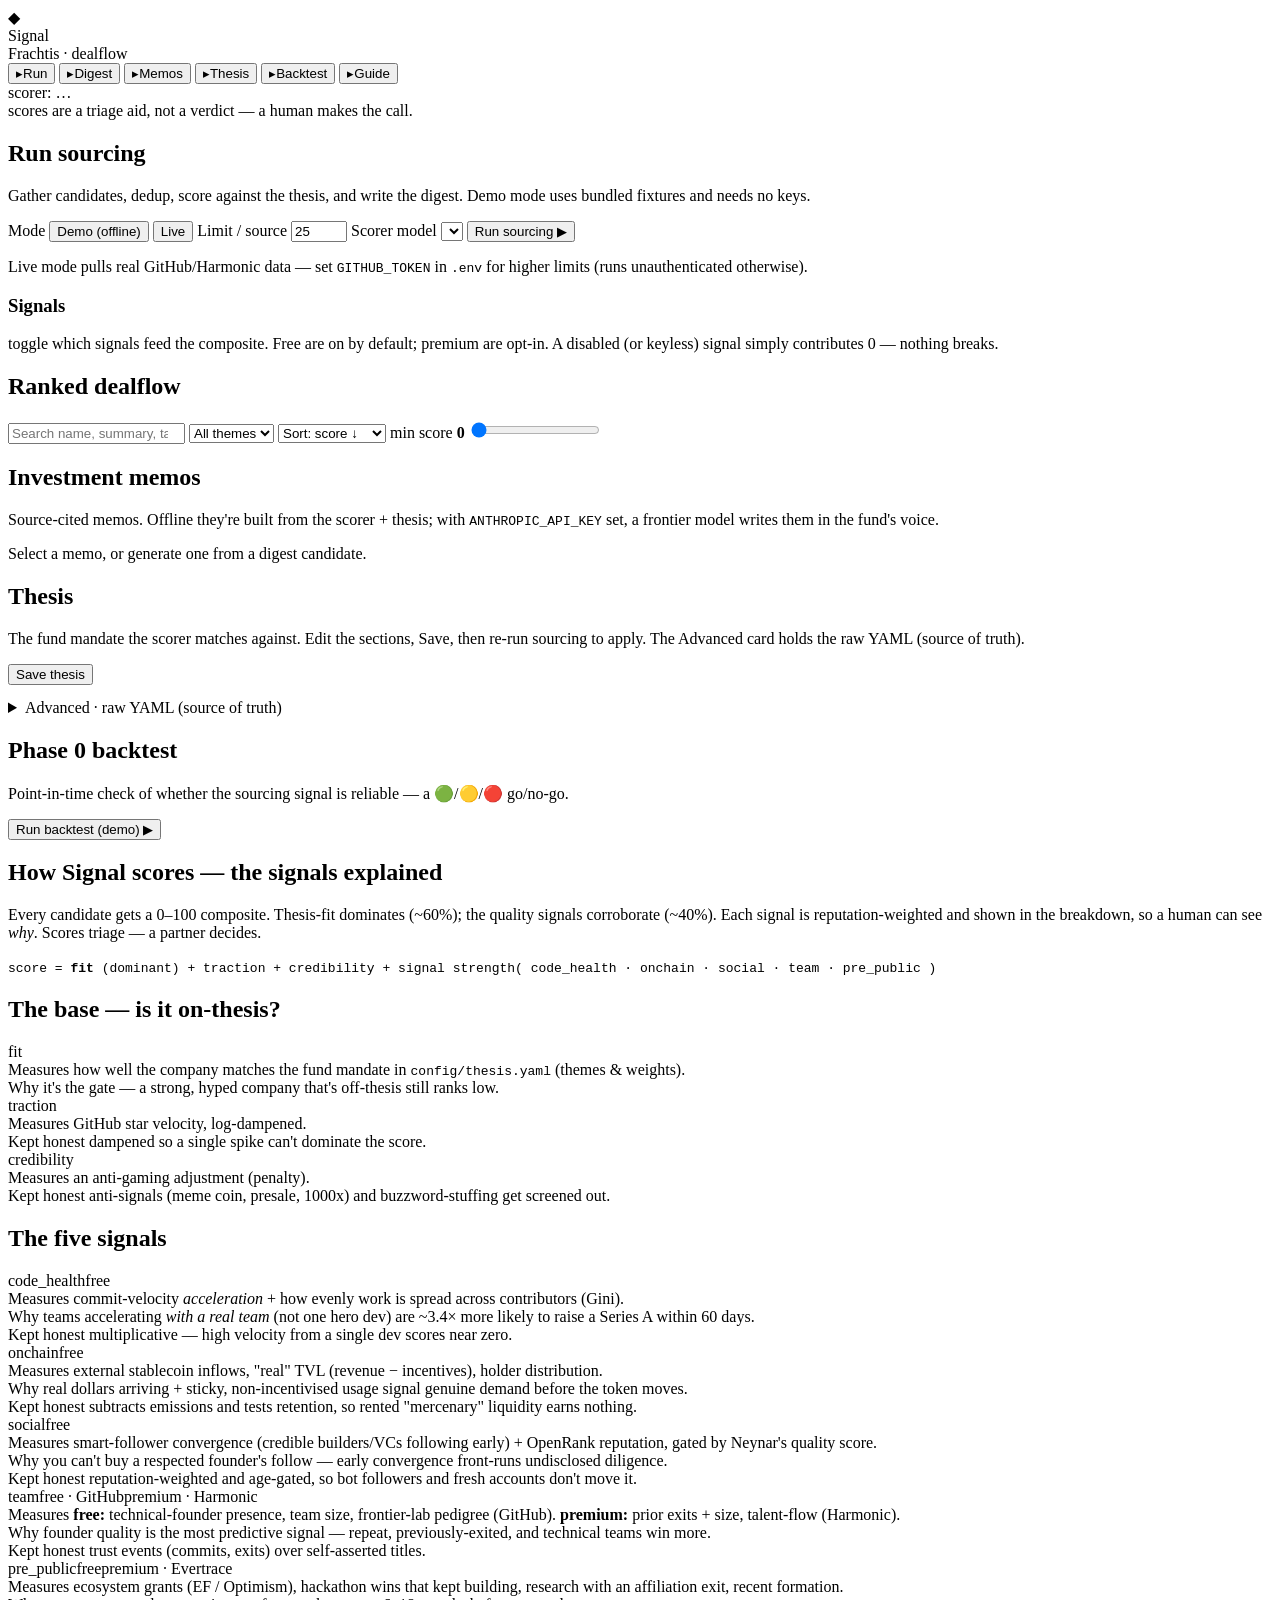
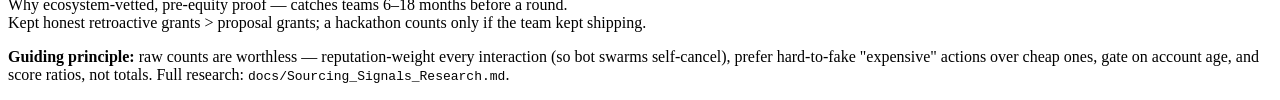
==== src/signalfund/web/index.html @ 5e7e9016 "Signal: thesis-driven dealflow sourcing + diligence agent Co-Authored-By: Claude Opus 4.8 (1M contex" ====
<!doctype html>
<html lang="en">
<head>
  <meta charset="utf-8">
  <meta name="viewport" content="width=device-width, initial-scale=1">
  <title>Signal — dealflow</title>
  <link rel="stylesheet" href="/styles.css">
</head>
<body>
  <div class="app">
    <aside class="sidebar">
      <div class="brand">
        <div class="logo">◆</div>
        <div>
          <div class="brand-name">Signal</div>
          <div class="brand-sub">Frachtis · dealflow</div>
        </div>
      </div>
      <nav id="nav">
        <button class="nav-item active" data-view="run"><span class="ico">▸</span>Run</button>
        <button class="nav-item" data-view="digest"><span class="ico">▸</span>Digest <span class="badge" id="nav-digest-count"></span></button>
        <button class="nav-item" data-view="memos"><span class="ico">▸</span>Memos <span class="badge" id="nav-memos-count"></span></button>
        <button class="nav-item" data-view="thesis"><span class="ico">▸</span>Thesis</button>
        <button class="nav-item" data-view="backtest"><span class="ico">▸</span>Backtest</button>
        <button class="nav-item" data-view="guide"><span class="ico">▸</span>Guide</button>
      </nav>
      <div class="sidebar-foot">
        <div id="scorer-pill" class="pill">scorer: …</div>
        <div class="muted">scores are a triage aid, not a verdict — a human makes the call.</div>
      </div>
    </aside>

    <main class="main">
      <!-- RUN -->
      <section class="view active" id="view-run">
        <h1>Run sourcing</h1>
        <p class="lead">Gather candidates, dedup, score against the thesis, and write the digest. Demo mode uses bundled fixtures and needs no keys.</p>
        <div class="panel">
          <div class="row">
            <label class="seg">
              <span>Mode</span>
              <span class="toggle">
                <button id="mode-demo" class="toggle-btn active">Demo (offline)</button>
                <button id="mode-live" class="toggle-btn">Live</button>
              </span>
            </label>
            <label class="field" id="limit-wrap">
              <span>Limit / source</span>
              <input id="limit" type="number" min="1" max="200" value="25">
            </label>
            <label class="field" id="scorer-wrap">
              <span>Scorer model</span>
              <select id="scorer-select"></select>
            </label>
            <button id="run-btn" class="primary">Run sourcing ▶</button>
          </div>
          <p class="hint" id="run-hint">Live mode pulls real GitHub/Harmonic data — set <code>GITHUB_TOKEN</code> in <code>.env</code> for higher limits (runs unauthenticated otherwise).</p>
        </div>

        <div class="panel" id="signals-panel">
          <div class="panel-head">
            <h3>Signals</h3>
            <span class="muted">toggle which signals feed the composite. Free are on by default; premium are opt-in. A disabled (or keyless) signal simply contributes 0 — nothing breaks.</span>
          </div>
          <div id="signal-rows"></div>
          <div class="scorer-row" id="signal-scorer"></div>
        </div>

        <pre class="log" id="run-log" hidden></pre>
      </section>

      <!-- DIGEST -->
      <section class="view" id="view-digest">
        <h1>Ranked dealflow</h1>
        <div class="stats" id="digest-stats"></div>
        <div class="controls">
          <input id="q" type="search" placeholder="Search name, summary, tag…">
          <select id="theme-filter"><option value="">All themes</option></select>
          <select id="sort">
            <option value="score">Sort: score ↓</option>
            <option value="name">Sort: name</option>
            <option value="traction">Sort: traction ↓</option>
          </select>
          <label class="minscore">min score <b id="min-val">0</b>
            <input id="min-score" type="range" min="0" max="100" value="0">
          </label>
        </div>
        <div id="cards"></div>
        <div class="empty" id="digest-empty" hidden>No digest yet — run sourcing first.</div>
      </section>

      <!-- MEMOS -->
      <section class="view" id="view-memos">
        <h1>Investment memos</h1>
        <p class="lead">Source-cited memos. Offline they're built from the scorer + thesis; with <code>ANTHROPIC_API_KEY</code> set, a frontier model writes them in the fund's voice.</p>
        <div class="memos-layout">
          <div class="memo-list" id="memo-list"></div>
          <div class="memo-view" id="memo-view"><div class="empty">Select a memo, or generate one from a digest candidate.</div></div>
        </div>
      </section>

      <!-- THESIS -->
      <section class="view" id="view-thesis">
        <h1>Thesis</h1>
        <p class="lead">The fund mandate the scorer matches against. Edit the sections, Save, then re-run sourcing to apply. The Advanced card holds the raw YAML (source of truth).</p>
        <div class="row" style="margin-bottom:14px; align-items:center">
          <button id="thesis-save" class="primary">Save thesis</button>
          <span id="thesis-status" class="status"></span>
        </div>
        <div id="thesis-sections"></div>
        <details class="tcard" id="advanced-card">
          <summary>Advanced · raw YAML (source of truth)</summary>
          <div class="tcard-body">
            <textarea id="thesis-text" spellcheck="false"></textarea>
            <div class="row" style="align-items:center">
              <button id="thesis-raw-save" class="ghost">Save raw YAML</button>
              <span id="thesis-raw-status" class="status"></span>
            </div>
          </div>
        </details>
      </section>

      <!-- BACKTEST -->
      <section class="view" id="view-backtest">
        <h1>Phase 0 backtest</h1>
        <p class="lead">Point-in-time check of whether the sourcing signal is reliable — a 🟢/🟡/🔴 go/no-go.</p>
        <div class="row">
          <button id="bt-btn" class="primary">Run backtest (demo) ▶</button>
        </div>
        <div id="bt-result"></div>
      </section>

      <!-- GUIDE -->
      <section class="view" id="view-guide">
        <h1>How Signal scores — the signals explained</h1>
        <p class="lead">Every candidate gets a 0–100 composite. Thesis-fit dominates (~60%); the quality signals corroborate (~40%). Each signal is reputation-weighted and shown in the breakdown, so a human can see <em>why</em>. Scores triage — a partner decides.</p>

        <div class="panel guide-formula">
          <code>score = <b>fit</b> (dominant) + traction + credibility + signal&nbsp;strength( code_health · onchain · social · team · pre_public )</code>
        </div>

        <h2 class="guide-h">The base — is it on-thesis?</h2>
        <div class="guide-sig">
          <div class="gs-head"><span class="gs-name">fit</span></div>
          <div class="gs-row"><span class="gs-lab">Measures</span> how well the company matches the fund mandate in <code>config/thesis.yaml</code> (themes &amp; weights).</div>
          <div class="gs-row"><span class="gs-lab">Why</span> it's the gate — a strong, hyped company that's off-thesis still ranks low.</div>
        </div>
        <div class="guide-sig">
          <div class="gs-head"><span class="gs-name">traction</span></div>
          <div class="gs-row"><span class="gs-lab">Measures</span> GitHub star velocity, log-dampened.</div>
          <div class="gs-row"><span class="gs-lab">Kept honest</span> dampened so a single spike can't dominate the score.</div>
        </div>
        <div class="guide-sig">
          <div class="gs-head"><span class="gs-name">credibility</span></div>
          <div class="gs-row"><span class="gs-lab">Measures</span> an anti-gaming adjustment (penalty).</div>
          <div class="gs-row"><span class="gs-lab">Kept honest</span> anti-signals (meme coin, presale, 1000x) and buzzword-stuffing get screened out.</div>
        </div>

        <h2 class="guide-h">The five signals</h2>

        <div class="guide-sig">
          <div class="gs-head"><span class="gs-name">code_health</span><span class="badge-tier free">free</span></div>
          <div class="gs-row"><span class="gs-lab">Measures</span> commit-velocity <em>acceleration</em> + how evenly work is spread across contributors (Gini).</div>
          <div class="gs-row"><span class="gs-lab">Why</span> teams accelerating <em>with a real team</em> (not one hero dev) are ~3.4× more likely to raise a Series A within 60 days.</div>
          <div class="gs-row"><span class="gs-lab">Kept honest</span> multiplicative — high velocity from a single dev scores near zero.</div>
        </div>

        <div class="guide-sig">
          <div class="gs-head"><span class="gs-name">onchain</span><span class="badge-tier free">free</span></div>
          <div class="gs-row"><span class="gs-lab">Measures</span> external stablecoin inflows, "real" TVL (revenue − incentives), holder distribution.</div>
          <div class="gs-row"><span class="gs-lab">Why</span> real dollars arriving + sticky, non-incentivised usage signal genuine demand before the token moves.</div>
          <div class="gs-row"><span class="gs-lab">Kept honest</span> subtracts emissions and tests retention, so rented "mercenary" liquidity earns nothing.</div>
        </div>

        <div class="guide-sig">
          <div class="gs-head"><span class="gs-name">social</span><span class="badge-tier free">free</span></div>
          <div class="gs-row"><span class="gs-lab">Measures</span> smart-follower convergence (credible builders/VCs following early) + OpenRank reputation, gated by Neynar's quality score.</div>
          <div class="gs-row"><span class="gs-lab">Why</span> you can't buy a respected founder's follow — early convergence front-runs undisclosed diligence.</div>
          <div class="gs-row"><span class="gs-lab">Kept honest</span> reputation-weighted and age-gated, so bot followers and fresh accounts don't move it.</div>
        </div>

        <div class="guide-sig">
          <div class="gs-head"><span class="gs-name">team</span><span class="badge-tier free">free · GitHub</span><span class="badge-tier premium">premium · Harmonic</span></div>
          <div class="gs-row"><span class="gs-lab">Measures</span> <b>free:</b> technical-founder presence, team size, frontier-lab pedigree (GitHub). <b>premium:</b> prior exits + size, talent-flow (Harmonic).</div>
          <div class="gs-row"><span class="gs-lab">Why</span> founder quality is the most predictive signal — repeat, previously-exited, and technical teams win more.</div>
          <div class="gs-row"><span class="gs-lab">Kept honest</span> trust events (commits, exits) over self-asserted titles.</div>
        </div>

        <div class="guide-sig">
          <div class="gs-head"><span class="gs-name">pre_public</span><span class="badge-tier free">free</span><span class="badge-tier premium">premium · Evertrace</span></div>
          <div class="gs-row"><span class="gs-lab">Measures</span> ecosystem grants (EF / Optimism), hackathon wins that kept building, research with an affiliation exit, recent formation.</div>
          <div class="gs-row"><span class="gs-lab">Why</span> ecosystem-vetted, pre-equity proof — catches teams 6–18 months before a round.</div>
          <div class="gs-row"><span class="gs-lab">Kept honest</span> retroactive grants &gt; proposal grants; a hackathon counts only if the team kept shipping.</div>
        </div>

        <p class="muted guide-principle"><b>Guiding principle:</b> raw counts are worthless — reputation-weight every interaction (so bot swarms self-cancel), prefer hard-to-fake "expensive" actions over cheap ones, gate on account age, and score ratios, not totals. Full research: <code>docs/Sourcing_Signals_Research.md</code>.</p>
      </section>
    </main>
  </div>
  <script src="/app.js"></script>
</body>
</html>
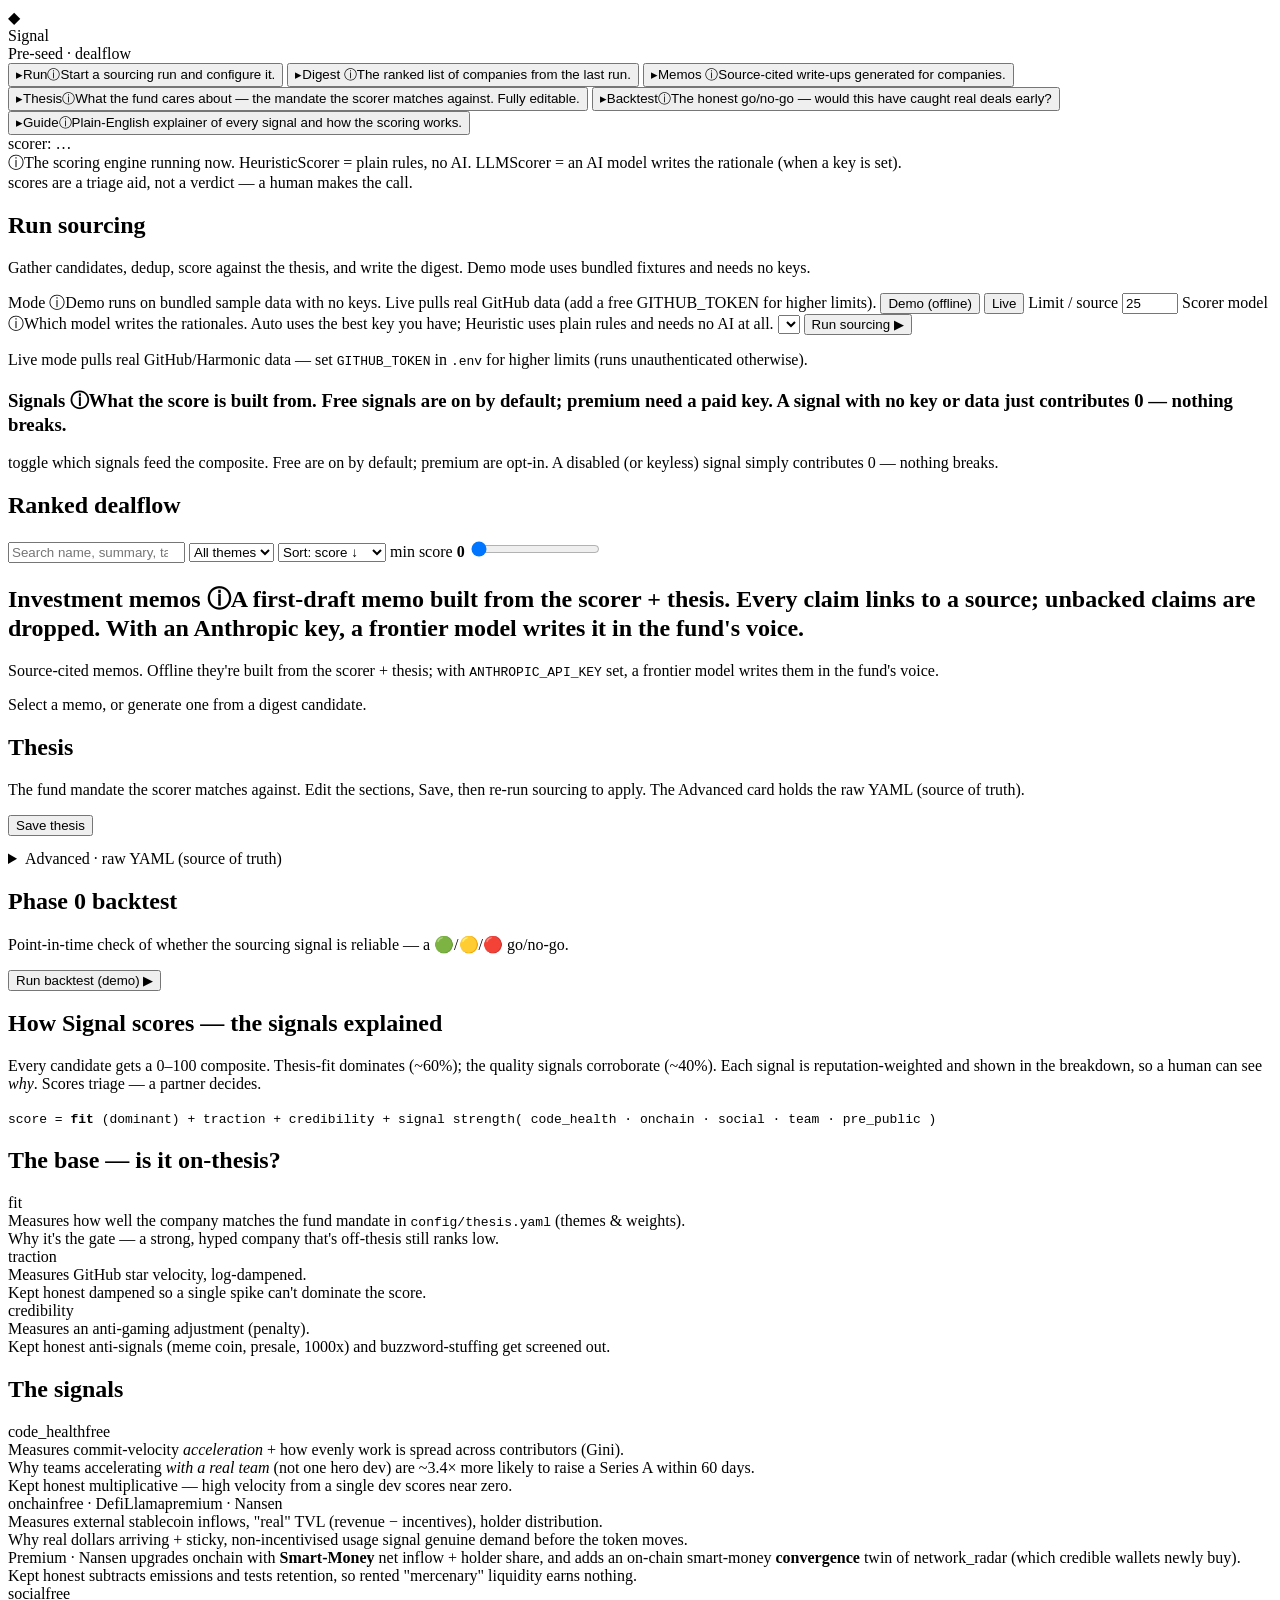
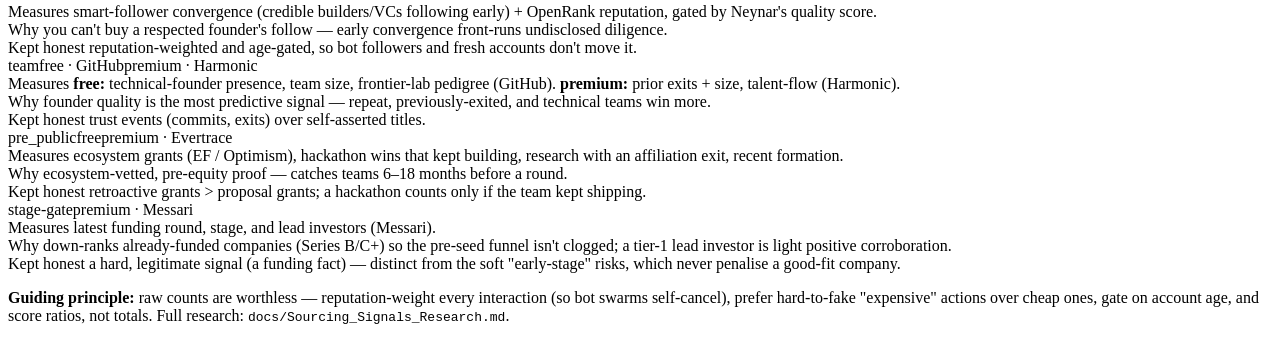
==== commit 58a6ad26: "Add hover/focus info tooltips across the web UI (reusable, a11y, works in static build) Co-Authored-" ====
--- a/src/signalfund/web/index.html
+++ b/src/signalfund/web/index.html
@@ -13,19 +13,19 @@
         <div class="logo">◆</div>
         <div>
           <div class="brand-name">Signal</div>
-          <div class="brand-sub">Frachtis · dealflow</div>
+          <div class="brand-sub">Pre-seed · dealflow</div>
         </div>
       </div>
       <nav id="nav">
-        <button class="nav-item active" data-view="run"><span class="ico">▸</span>Run</button>
-        <button class="nav-item" data-view="digest"><span class="ico">▸</span>Digest <span class="badge" id="nav-digest-count"></span></button>
-        <button class="nav-item" data-view="memos"><span class="ico">▸</span>Memos <span class="badge" id="nav-memos-count"></span></button>
-        <button class="nav-item" data-view="thesis"><span class="ico">▸</span>Thesis</button>
-        <button class="nav-item" data-view="backtest"><span class="ico">▸</span>Backtest</button>
-        <button class="nav-item" data-view="guide"><span class="ico">▸</span>Guide</button>
+        <button class="nav-item active" data-view="run"><span class="ico">▸</span>Run<span class="info tl" role="note" aria-label="Start a sourcing run and configure it.">ⓘ<span class="tip">Start a sourcing run and configure it.</span></span></button>
+        <button class="nav-item" data-view="digest"><span class="ico">▸</span>Digest <span class="badge" id="nav-digest-count"></span><span class="info tl" role="note" aria-label="The ranked list of companies from the last run.">ⓘ<span class="tip">The ranked list of companies from the last run.</span></span></button>
+        <button class="nav-item" data-view="memos"><span class="ico">▸</span>Memos <span class="badge" id="nav-memos-count"></span><span class="info tl" role="note" aria-label="Source-cited write-ups generated for companies.">ⓘ<span class="tip">Source-cited write-ups generated for companies.</span></span></button>
+        <button class="nav-item" data-view="thesis"><span class="ico">▸</span>Thesis<span class="info tl" role="note" aria-label="What the fund cares about — the mandate the scorer matches against. Fully editable.">ⓘ<span class="tip">What the fund cares about — the mandate the scorer matches against. Fully editable.</span></span></button>
+        <button class="nav-item" data-view="backtest"><span class="ico">▸</span>Backtest<span class="info tl" role="note" aria-label="The honest go/no-go — would this have caught real deals early?">ⓘ<span class="tip">The honest go/no-go — would this have caught real deals early?</span></span></button>
+        <button class="nav-item" data-view="guide"><span class="ico">▸</span>Guide<span class="info tl" role="note" aria-label="Plain-English explainer of every signal and how the scoring works.">ⓘ<span class="tip">Plain-English explainer of every signal and how the scoring works.</span></span></button>
       </nav>
       <div class="sidebar-foot">
-        <div id="scorer-pill" class="pill">scorer: …</div>
+        <div class="pill-row"><div id="scorer-pill" class="pill">scorer: …</div><span class="info ta tl" tabindex="0" role="note" aria-label="The scoring engine running now. HeuristicScorer = plain rules, no AI. LLMScorer = an AI model writes the rationale (when a key is set).">ⓘ<span class="tip">The scoring engine running now. HeuristicScorer = plain rules, no AI. LLMScorer = an AI model writes the rationale (when a key is set).</span></span></div>
         <div class="muted">scores are a triage aid, not a verdict — a human makes the call.</div>
       </div>
     </aside>
@@ -38,7 +38,7 @@
         <div class="panel">
           <div class="row">
             <label class="seg">
-              <span>Mode</span>
+              <span>Mode <span class="info" tabindex="0" role="note" aria-label="Demo runs on bundled sample data with no keys. Live pulls real GitHub data (add a free GITHUB_TOKEN for higher limits).">ⓘ<span class="tip">Demo runs on bundled sample data with no keys. Live pulls real GitHub data (add a free GITHUB_TOKEN for higher limits).</span></span></span>
               <span class="toggle">
                 <button id="mode-demo" class="toggle-btn active">Demo (offline)</button>
                 <button id="mode-live" class="toggle-btn">Live</button>
@@ -49,7 +49,7 @@
               <input id="limit" type="number" min="1" max="200" value="25">
             </label>
             <label class="field" id="scorer-wrap">
-              <span>Scorer model</span>
+              <span>Scorer model <span class="info" tabindex="0" role="note" aria-label="Which model writes the rationales. Auto uses the best key you have; Heuristic uses plain rules and needs no AI at all.">ⓘ<span class="tip">Which model writes the rationales. Auto uses the best key you have; Heuristic uses plain rules and needs no AI at all.</span></span></span>
               <select id="scorer-select"></select>
             </label>
             <button id="run-btn" class="primary">Run sourcing ▶</button>
@@ -59,7 +59,7 @@
 
         <div class="panel" id="signals-panel">
           <div class="panel-head">
-            <h3>Signals</h3>
+            <h3>Signals <span class="info" tabindex="0" role="note" aria-label="What the score is built from. Free signals are on by default; premium need a paid key. A signal with no key or data just contributes 0 — nothing breaks.">ⓘ<span class="tip">What the score is built from. Free signals are on by default; premium need a paid key. A signal with no key or data just contributes 0 — nothing breaks.</span></span></h3>
             <span class="muted">toggle which signals feed the composite. Free are on by default; premium are opt-in. A disabled (or keyless) signal simply contributes 0 — nothing breaks.</span>
           </div>
           <div id="signal-rows"></div>
@@ -91,7 +91,7 @@
 
       <!-- MEMOS -->
       <section class="view" id="view-memos">
-        <h1>Investment memos</h1>
+        <h1>Investment memos <span class="info" tabindex="0" role="note" aria-label="A first-draft memo built from the scorer + thesis. Every claim links to a source; unbacked claims are dropped. With an Anthropic key, a frontier model writes it in the fund's voice.">ⓘ<span class="tip">A first-draft memo built from the scorer + thesis. Every claim links to a source; unbacked claims are dropped. With an Anthropic key, a frontier model writes it in the fund's voice.</span></span></h1>
         <p class="lead">Source-cited memos. Offline they're built from the scorer + thesis; with <code>ANTHROPIC_API_KEY</code> set, a frontier model writes them in the fund's voice.</p>
         <div class="memos-layout">
           <div class="memo-list" id="memo-list"></div>
@@ -156,7 +156,7 @@
           <div class="gs-row"><span class="gs-lab">Kept honest</span> anti-signals (meme coin, presale, 1000x) and buzzword-stuffing get screened out.</div>
         </div>
 
-        <h2 class="guide-h">The five signals</h2>
+        <h2 class="guide-h">The signals</h2>
 
         <div class="guide-sig">
           <div class="gs-head"><span class="gs-name">code_health</span><span class="badge-tier free">free</span></div>
@@ -166,9 +166,10 @@
         </div>
 
         <div class="guide-sig">
-          <div class="gs-head"><span class="gs-name">onchain</span><span class="badge-tier free">free</span></div>
+          <div class="gs-head"><span class="gs-name">onchain</span><span class="badge-tier free">free · DefiLlama</span><span class="badge-tier premium">premium · Nansen</span></div>
           <div class="gs-row"><span class="gs-lab">Measures</span> external stablecoin inflows, "real" TVL (revenue − incentives), holder distribution.</div>
           <div class="gs-row"><span class="gs-lab">Why</span> real dollars arriving + sticky, non-incentivised usage signal genuine demand before the token moves.</div>
+          <div class="gs-row"><span class="gs-lab">Premium · Nansen</span> upgrades onchain with <b>Smart-Money</b> net inflow + holder share, and adds an on-chain smart-money <b>convergence</b> twin of network_radar (which credible wallets newly buy).</div>
           <div class="gs-row"><span class="gs-lab">Kept honest</span> subtracts emissions and tests retention, so rented "mercenary" liquidity earns nothing.</div>
         </div>
 
@@ -191,6 +192,13 @@
           <div class="gs-row"><span class="gs-lab">Measures</span> ecosystem grants (EF / Optimism), hackathon wins that kept building, research with an affiliation exit, recent formation.</div>
           <div class="gs-row"><span class="gs-lab">Why</span> ecosystem-vetted, pre-equity proof — catches teams 6–18 months before a round.</div>
           <div class="gs-row"><span class="gs-lab">Kept honest</span> retroactive grants &gt; proposal grants; a hackathon counts only if the team kept shipping.</div>
+        </div>
+
+        <div class="guide-sig">
+          <div class="gs-head"><span class="gs-name">stage-gate</span><span class="badge-tier premium">premium · Messari</span></div>
+          <div class="gs-row"><span class="gs-lab">Measures</span> latest funding round, stage, and lead investors (Messari).</div>
+          <div class="gs-row"><span class="gs-lab">Why</span> down-ranks already-funded companies (Series B/C+) so the pre-seed funnel isn't clogged; a tier-1 lead investor is light positive corroboration.</div>
+          <div class="gs-row"><span class="gs-lab">Kept honest</span> a hard, legitimate signal (a funding fact) — distinct from the soft "early-stage" risks, which never penalise a good-fit company.</div>
         </div>
 
         <p class="muted guide-principle"><b>Guiding principle:</b> raw counts are worthless — reputation-weight every interaction (so bot swarms self-cancel), prefer hard-to-fake "expensive" actions over cheap ones, gate on account age, and score ratios, not totals. Full research: <code>docs/Sourcing_Signals_Research.md</code>.</p>
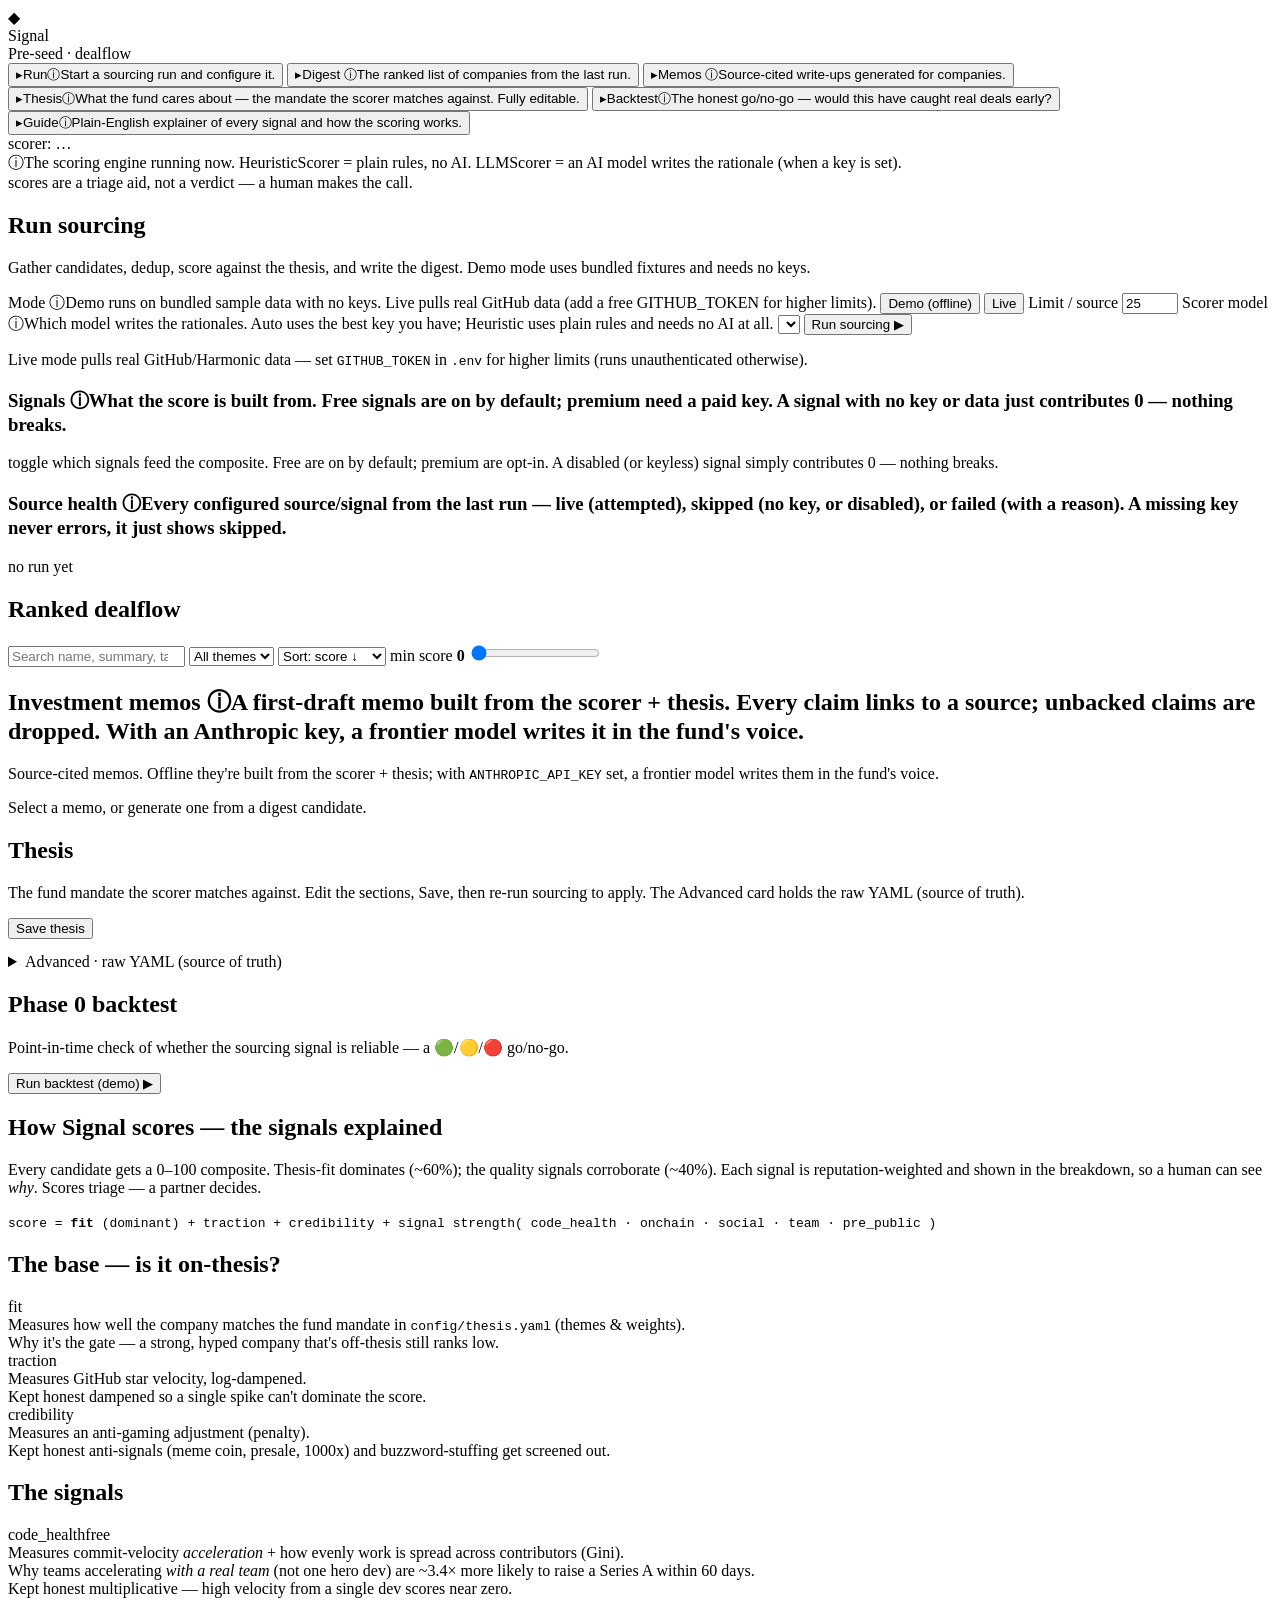
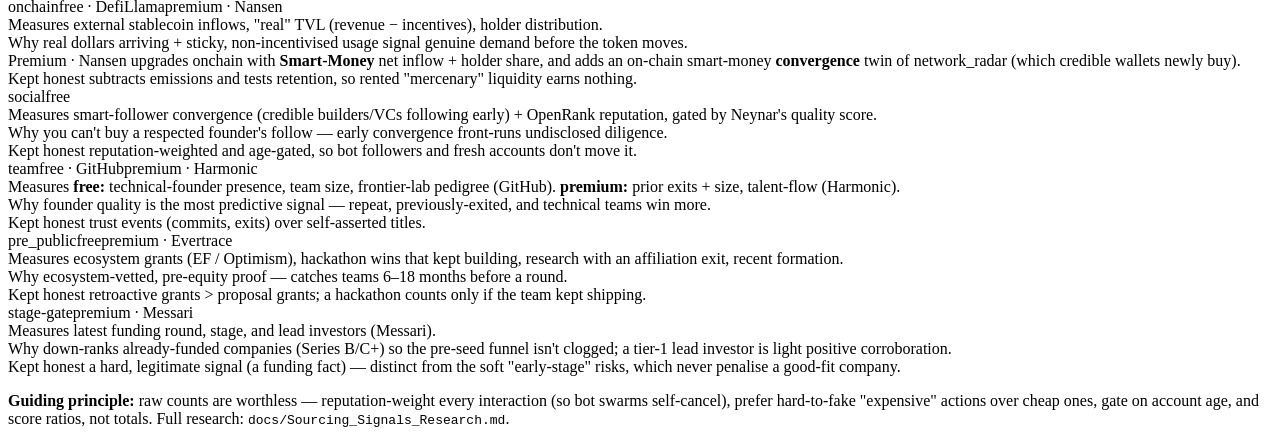
==== commit 4db30ec8: "Source-health panel: show which sources ran live / skipped / failed (S-15) Adds source_health.py (ke" ====
--- a/src/signalfund/web/index.html
+++ b/src/signalfund/web/index.html
@@ -66,6 +66,14 @@
           <div class="scorer-row" id="signal-scorer"></div>
         </div>
 
+        <div class="panel" id="source-health-panel">
+          <div class="panel-head">
+            <h3>Source health <span class="info" tabindex="0" role="note" aria-label="Every configured source/signal from the last run — live (attempted), skipped (no key, or disabled), or failed (with a reason). A missing key never errors, it just shows skipped.">ⓘ<span class="tip">Every configured source/signal from the last run — live (attempted), skipped (no key, or disabled), or failed (with a reason). A missing key never errors, it just shows skipped.</span></span></h3>
+            <span class="muted" id="source-health-summary">no run yet</span>
+          </div>
+          <div id="source-health-rows"></div>
+        </div>
+
         <pre class="log" id="run-log" hidden></pre>
       </section>
 
@@ -93,6 +101,7 @@
       <section class="view" id="view-memos">
         <h1>Investment memos <span class="info" tabindex="0" role="note" aria-label="A first-draft memo built from the scorer + thesis. Every claim links to a source; unbacked claims are dropped. With an Anthropic key, a frontier model writes it in the fund's voice.">ⓘ<span class="tip">A first-draft memo built from the scorer + thesis. Every claim links to a source; unbacked claims are dropped. With an Anthropic key, a frontier model writes it in the fund's voice.</span></span></h1>
         <p class="lead">Source-cited memos. Offline they're built from the scorer + thesis; with <code>ANTHROPIC_API_KEY</code> set, a frontier model writes them in the fund's voice.</p>
+        <div class="agent-progress" id="agent-progress" hidden></div>
         <div class="memos-layout">
           <div class="memo-list" id="memo-list"></div>
           <div class="memo-view" id="memo-view"><div class="empty">Select a memo, or generate one from a digest candidate.</div></div>
